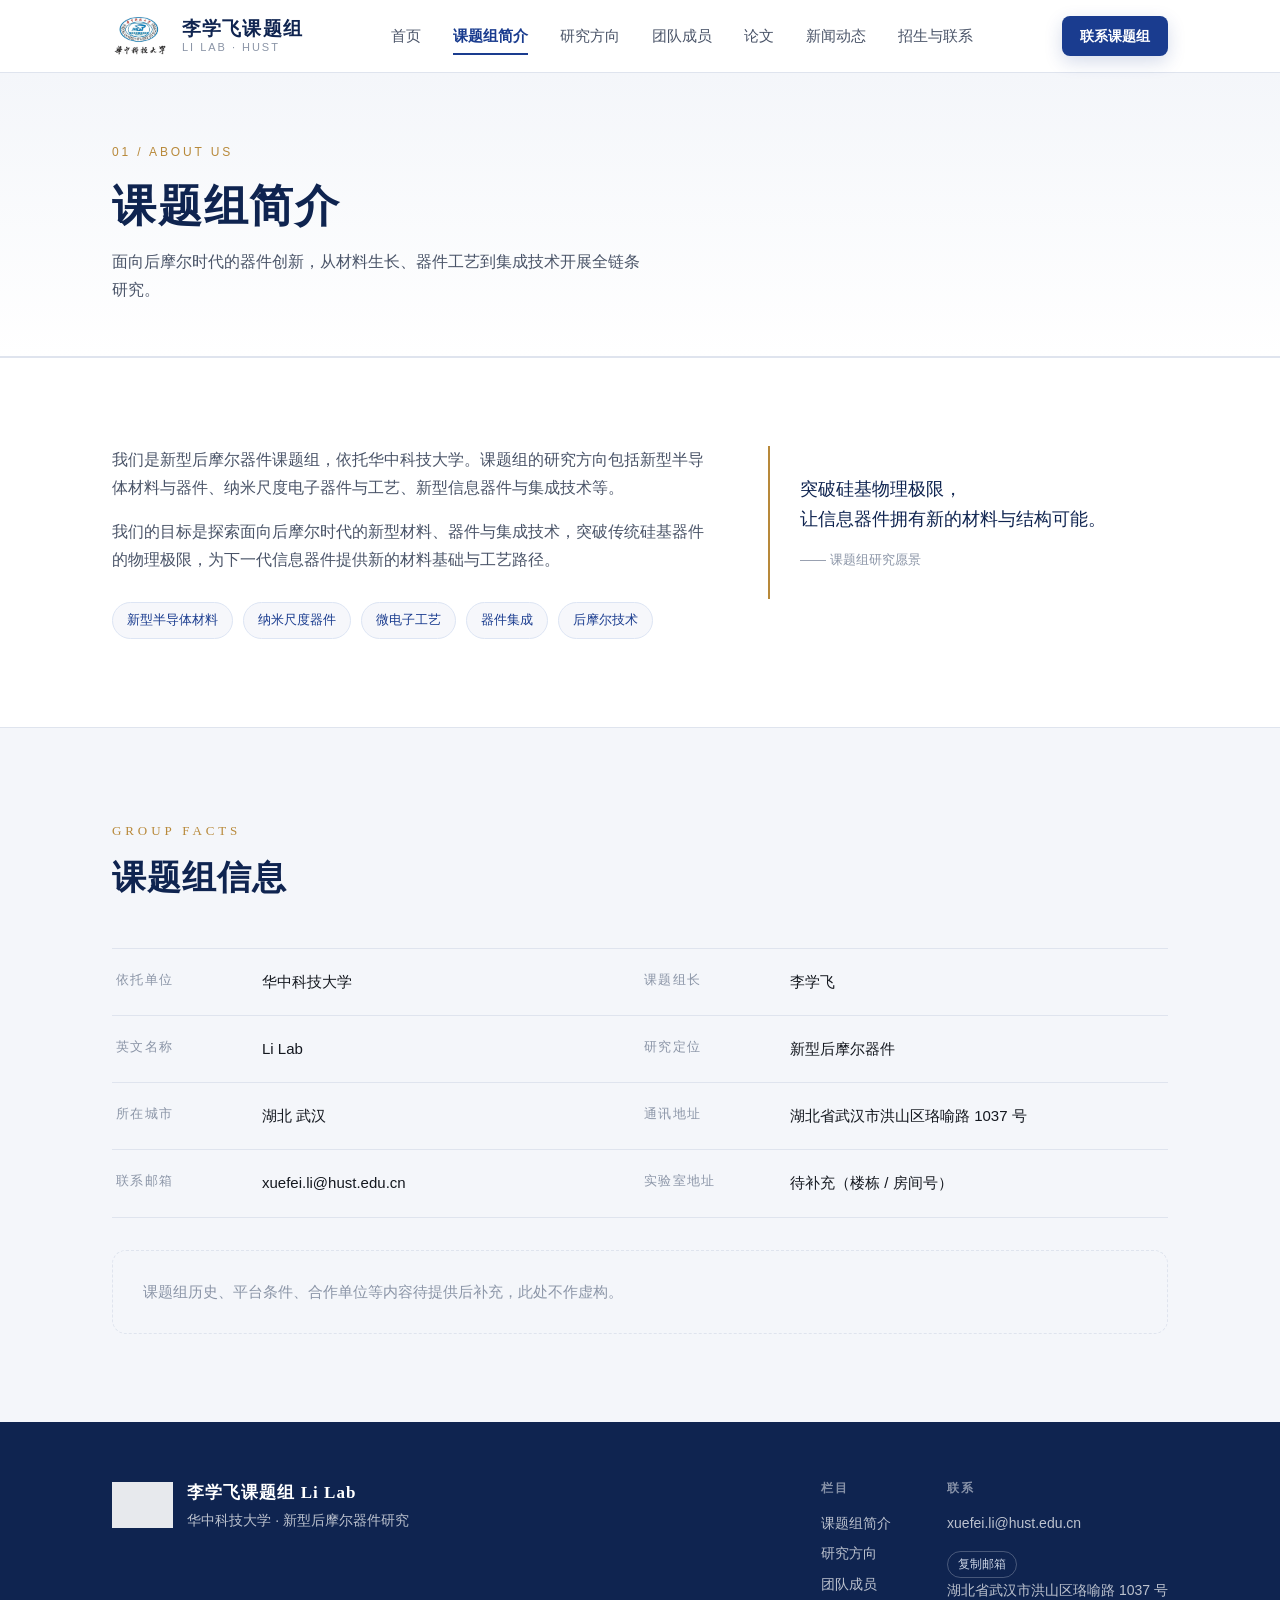
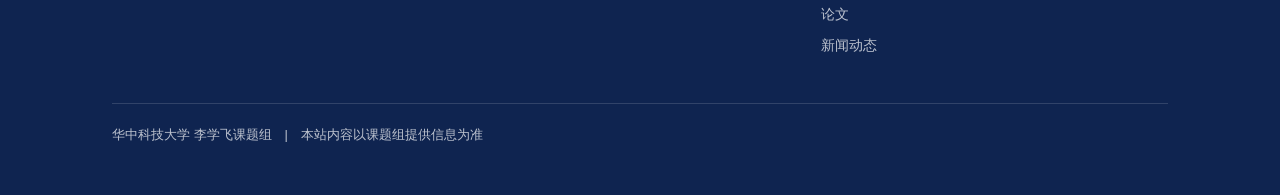
==== about.html @ 4127370d "重构为多页面站点：7 个独立页面 + 响应式与无障碍增强 - 从单文件 950KB 拆为 7 个独立页面（首页/简介/研究方向/成员/论文/新闻/招生），单页 5-10KB - 导航改为真实链接，各栏" ====
<!DOCTYPE html>
<html lang="zh-CN">
<head>
<meta charset="UTF-8">
<meta name="viewport" content="width=device-width, initial-scale=1">
<title>课题组简介｜李学飞课题组 Li Lab</title>
<meta name="description" content="李学飞课题组依托华中科技大学，面向后摩尔时代开展新型半导体材料与器件、纳米尺度电子器件与工艺、新型信息器件与集成技术研究。">
<link rel="stylesheet" href="assets/site.css">
</head>
<body>
<a class="skip-link" href="#main">跳到主要内容</a>
<header class="site-head">
  <div class="wrap head-inner">
    <a class="brand" href="index.html">
      <img src="assets/hust-logo.jpeg" alt="华中科技大学校徽">
      <span class="brand-text">
        <strong>李学飞课题组</strong>
        <span>Li Lab · HUST</span>
      </span>
    </a>
    <nav class="nav" id="nav" aria-label="主导航">
      <a href="index.html">首页</a>
      <a href="about.html">课题组简介</a>
      <a href="research.html">研究方向</a>
      <a href="people.html">团队成员</a>
      <a href="publication.html">论文</a>
      <a href="news.html">新闻动态</a>
      <a href="join.html">招生与联系</a>
    </nav>
    <a class="btn btn-primary head-cta" href="join.html">联系课题组</a>
    <button class="nav-toggle" type="button" aria-controls="nav" aria-expanded="false" aria-label="打开导航菜单">
      <span></span><span></span><span></span>
    </button>
  </div>
</header>
<main id="main" tabindex="-1">
<section class="page-head" data-page-node-id="Ow9YjAzEYs26BevEA1xgfw">
  <div class="wrap" data-page-node-id="QxapIDWUmqgwUx3CaqdK9O">
    <span class="tag" data-page-node-id="BMx9P5uLF9Sx6LYjLneLDX">01 / ABOUT US</span>
    <h1 data-page-node-id="8QlmcO2VV5uIKZivvZeaX0">课题组简介</h1>
    <p class="sub" data-page-node-id="HfXa2N76D7tDEa811ChrBV">面向后摩尔时代的器件创新，从材料生长、器件工艺到集成技术开展全链条研究。</p>
  </div>
</section>

<section data-page-node-id="FHt2YGafiAfHmDUT7sUvdV">
  <div class="wrap" data-page-node-id="GZoou9ZeuQ5DUpZAmr5pKK">
    <div class="about-grid" data-page-node-id="qjoyq8dDw84BPHSHkSlgVw">
      <div class="reveal" data-page-node-id="mHanpm4Lbs14DjnPEeIG1I">
        <p data-page-node-id="GH0QLU4M9zVD0beqdQoTE0">我们是新型后摩尔器件课题组，依托华中科技大学。课题组的研究方向包括新型半导体材料与器件、纳米尺度电子器件与工艺、新型信息器件与集成技术等。</p>
        <p data-page-node-id="tv072piwgvEhw9c7Q54Eal">我们的目标是探索面向后摩尔时代的新型材料、器件与集成技术，突破传统硅基器件的物理极限，为下一代信息器件提供新的材料基础与工艺路径。</p>
        <div class="keywords" data-page-node-id="abmpIXZC1Er3v1GyzECZ1X">
          <span data-page-node-id="maMVmSHGH9ZFlDy5hLD3lA">新型半导体材料</span><span data-page-node-id="9Hlzya3VfKKysSG7oawnqx">纳米尺度器件</span><span data-page-node-id="eYeHGecwnOSur6fLIyXrF5">微电子工艺</span><span data-page-node-id="Lr2aoWVifISsC8czvk9xTr">器件集成</span><span data-page-node-id="SjK969Ib6c2qIP8jAcGVTB">后摩尔技术</span>
        </div>
      </div>
      <blockquote class="pull reveal" data-page-node-id="jo7zB9hOVEcyxZ7AS3JrfH">突破硅基物理极限，<br data-page-node-id="SCvy39chUSYAMxTSjBkmQ0">让信息器件拥有新的材料与结构可能。<cite data-page-node-id="C6pld6y2qhGdFsSYNZSQTM">—— 课题组研究愿景</cite></blockquote>
    </div>
  </div>
</section>

<section class="sec-alt" data-page-node-id="gWg4GMVHVho9mQaFFRYpG8">
  <div class="wrap" data-page-node-id="zoTDCppTXddGIdjiATsWQv">
    <div class="sec-head reveal" data-page-node-id="URCZ7q9qUJ7fImKKd0rUdA">
      <span class="num" data-page-node-id="ERjYQnrACg8ABupXroqUOw">GROUP FACTS</span>
      <h2 data-page-node-id="o5bXWhpTV56w7kx94AytAG">课题组信息</h2>
    </div>
    <dl class="facts reveal" data-page-node-id="xGeYdBhTqZ4xsWNJFTjib5">
      <div data-page-node-id="iZ8kEzFU0SR7be7w2ObAFW"><dt data-page-node-id="fBT3OhYaEkXpv8Z09CegYr">依托单位</dt><dd data-page-node-id="kDZg6ZuewW6ghvwenA6upy">华中科技大学</dd></div>
      <div data-page-node-id="i7u7NCUZnQ1PvXudCZw2BU"><dt data-page-node-id="STXfDQVwpAiE62SOOZSmdG">课题组长</dt><dd data-page-node-id="KwyVNDYI0dUc9qhdhsHCQl">李学飞</dd></div>
      <div data-page-node-id="S9XRil6JZI17gIcgm4cW58"><dt data-page-node-id="klVuTSyXTaGsPNaK77JP3R">英文名称</dt><dd data-page-node-id="JD9ChBonalbv0PHxVDsZOV">Li Lab</dd></div>
      <div data-page-node-id="y8CuJ4HHCSCoIKd3dd4Xhz"><dt data-page-node-id="kSZHeyD2zOCHZB7crpTCXp">研究定位</dt><dd data-page-node-id="PAtZalGfICX2hjlfeXZ1PA">新型后摩尔器件</dd></div>
      <div data-page-node-id="P9duh32nrIIYwM8ISqjriS"><dt data-page-node-id="CsyJwKZEvDpd45E9OweBDt">所在城市</dt><dd data-page-node-id="ggQHmmhn2Wm3joQIbCfMSv">湖北 武汉</dd></div>
      <div data-page-node-id="RAflBo85DirFPMBreJMigz"><dt data-page-node-id="4VIYQH1rrqsGebeQt17kuj">通讯地址</dt><dd data-page-node-id="LWlmW5DkzSGAnmoHMlaGRK">湖北省武汉市洪山区珞喻路 1037 号</dd></div>
      <div data-page-node-id="0Pvohttb41ymPpJsk5flpe"><dt data-page-node-id="v0xSXmiutwUujVb3VH7QVj">联系邮箱</dt><dd data-page-node-id="oNXk4GCHqg3aVNOqAB2knK">xuefei.li@hust.edu.cn</dd></div>
      <div data-page-node-id="irt74jO49sjpPbEVy1Nzsj"><dt data-page-node-id="yMDuIMP1ZfReCpjUlXBvvx">实验室地址</dt><dd data-page-node-id="8FhzizOvYN64FFkL4k6xR8">待补充（楼栋 / 房间号）</dd></div>
    </dl>
    <div class="note" style="margin-top:32px" data-page-node-id="j6aNH2XWLG4YcC3QAN6Efd">课题组历史、平台条件、合作单位等内容待提供后补充，此处不作虚构。</div>
  </div>
</section>
</main>

<footer class="site-foot">
  <div class="wrap">
    <div class="foot-inner">
      <div class="foot-brand">
        <img src="assets/hust-logo.jpeg" alt="华中科技大学校徽">
        <div>
          <b>李学飞课题组 Li Lab</b>
          <p>华中科技大学 · 新型后摩尔器件研究</p>
        </div>
      </div>
      <div class="foot-cols">
        <div>
          <h5>栏目</h5>
          <a href="about.html">课题组简介</a>
          <a href="research.html">研究方向</a>
          <a href="people.html">团队成员</a>
          <a href="publication.html">论文</a>
          <a href="news.html">新闻动态</a>
        </div>
        <div>
          <h5>联系</h5>
          <a href="mailto:xuefei.li@hust.edu.cn">xuefei.li@hust.edu.cn</a>
          <button class="btn-copy" type="button" data-mail="xuefei.li@hust.edu.cn">复制邮箱</button>
          <p>湖北省武汉市洪山区珞喻路 1037 号</p>
        </div>
      </div>
    </div>
    <div class="foot-bottom">华中科技大学 李学飞课题组　|　本站内容以课题组提供信息为准</div>
  </div>
</footer>

<script src="assets/site.js"></script>
</body>
</html>
---- assets/site.css ----
/* ==========================================================
   李学飞课题组 Li Lab — 站点样式（多页面版）
   Design tokens: HUST 蓝 + 宋体标题 + 金色点缀
   断点: 1200 / 960 / 720 / 480
   ========================================================== */

:root {
  --ink:        #14181f;
  --ink-soft:   #4a5468;
  --ink-faint:  #8b95a7;
  --paper:      #ffffff;
  --mist:       #f4f6fa;
  --mist-deep:  #e8ecf4;
  --blue:       #1a3c8f;
  --blue-deep:  #0f2450;
  --blue-tint:  #dde5f4;
  --gold:       #b8893a;
  --line:       #dfe4ee;

  --font-display: "Noto Serif SC", "Source Han Serif SC", "Songti SC", "STSong", SimSun, serif;
  --font-body: "PingFang SC", "Microsoft YaHei", "Hiragino Sans GB", "Helvetica Neue", Arial, sans-serif;

  --maxw: 1120px;
  --gap: 24px;
  --sec-pad: 88px;
  --head-h: 72px;
  --ease: cubic-bezier(.22,.61,.36,1);
}

* { margin: 0; padding: 0; box-sizing: border-box; }

html { scroll-behavior: smooth; scroll-padding-top: calc(var(--head-h) + 16px); }

body {
  font-family: var(--font-body);
  font-size: 16px;
  line-height: 1.75;
  color: var(--ink);
  background: var(--paper);
  -webkit-font-smoothing: antialiased;
  text-wrap: pretty;
}

a { color: inherit; text-decoration: none; }
img { display: block; max-width: 100%; }
h1, h2, h3, h4, h5 { font-weight: 600; }
ul { list-style: disc; }

.wrap { width: 100%; max-width: var(--maxw); margin: 0 auto; padding: 0 32px; }

/* ============ 无障碍基础 ============ */
.sr-only {
  position: absolute; width: 1px; height: 1px; padding: 0; margin: -1px;
  overflow: hidden; clip: rect(0 0 0 0); white-space: nowrap; border: 0;
}
.skip-link {
  position: absolute; left: 16px; top: -60px; z-index: 100;
  padding: 10px 18px; border-radius: 8px;
  background: var(--blue); color: #fff; font-size: 14px;
  transition: top .2s var(--ease);
}
.skip-link:focus { top: 12px; }

:focus-visible { outline: 2px solid var(--blue); outline-offset: 3px; border-radius: 4px; }
main:focus { outline: none; }

/* ============ Header / Nav ============ */
.site-head {
  position: sticky; top: 0; z-index: 50;
  background: rgba(255,255,255,.88);
  backdrop-filter: saturate(140%) blur(10px);
  border-bottom: 1px solid var(--line);
}
.head-inner { display: flex; align-items: center; gap: 24px; height: var(--head-h); }
.brand { display: flex; align-items: center; gap: 14px; flex: 0 0 auto; }
.brand img { height: 42px; width: auto; }
.brand-text { display: flex; flex-direction: column; line-height: 1.2; }
.brand-text strong { font-family: var(--font-display); font-size: 19px; letter-spacing: .06em; color: var(--blue-deep); }
.brand-text span { font-size: 11px; letter-spacing: .18em; color: var(--ink-faint); text-transform: uppercase; }

.nav { display: flex; align-items: center; gap: 4px; margin: 0 auto; }
.nav a {
  position: relative; padding: 8px 14px; font-size: 15px; color: var(--ink-soft);
  border-radius: 6px; transition: color .2s var(--ease), background .2s var(--ease);
}
.nav a::after {
  content: ""; position: absolute; left: 14px; right: 14px; bottom: 2px;
  height: 2px; background: var(--blue);
  transform: scaleX(0); transform-origin: left; transition: transform .25s var(--ease);
}
.nav a:hover { color: var(--blue); background: var(--mist); }
.nav a:hover::after, .nav a[aria-current="page"]::after { transform: scaleX(1); }
.nav a[aria-current="page"] { color: var(--blue); font-weight: 600; }

.nav-toggle {
  display: none; flex: 0 0 auto;
  width: 44px; height: 44px; border: 1px solid var(--line); border-radius: 8px;
  background: var(--paper); cursor: pointer;
}
.nav-toggle span { display: block; width: 18px; height: 1.5px; margin: 4px auto; background: var(--ink); transition: transform .25s var(--ease), opacity .2s var(--ease); }
.nav-toggle[aria-expanded="true"] span:nth-child(1) { transform: translateY(5.5px) rotate(45deg); }
.nav-toggle[aria-expanded="true"] span:nth-child(2) { opacity: 0; }
.nav-toggle[aria-expanded="true"] span:nth-child(3) { transform: translateY(-5.5px) rotate(-45deg); }

/* ============ Hero (首页) ============ */
.hero { position: relative; overflow: hidden; padding: 96px 0 88px; background: linear-gradient(180deg, var(--mist) 0%, var(--paper) 100%); }
.hero::before {
  content: ""; position: absolute; inset: 0;
  background-image:
    linear-gradient(to right, rgba(26,60,143,.055) 1px, transparent 1px),
    linear-gradient(to bottom, rgba(26,60,143,.055) 1px, transparent 1px);
  background-size: 64px 64px;
  mask-image: radial-gradient(ellipse at 30% 20%, #000 0%, transparent 72%);
  -webkit-mask-image: radial-gradient(ellipse at 30% 20%, #000 0%, transparent 72%);
  pointer-events: none;
}
.hero-inner { position: relative; display: grid; grid-template-columns: 1.35fr .65fr; gap: 56px; align-items: center; }

.eyebrow { display: inline-flex; align-items: center; gap: 10px; font-size: 12px; letter-spacing: .22em; color: var(--blue); text-transform: uppercase; margin-bottom: 22px; }
.eyebrow::before { content: ""; width: 28px; height: 1px; background: var(--gold); }

.hero h1 { font-family: var(--font-display); font-size: clamp(38px, 5.6vw, 64px); line-height: 1.12; letter-spacing: .04em; color: var(--blue-deep); }
.hero h1 em { font-style: normal; color: var(--gold); }
.hero .lede { margin-top: 24px; max-width: 46ch; font-size: clamp(16px, 1.5vw, 18px); color: var(--ink-soft); }
.hero-meta { margin-top: 32px; display: flex; flex-wrap: wrap; gap: 10px 28px; font-size: 14px; color: var(--ink-faint); }
.hero-meta b { color: var(--ink); font-weight: 600; }

.hero-card { padding: 32px 28px; background: var(--paper); border: 1px solid var(--line); border-radius: 14px; box-shadow: 0 20px 48px rgba(15,36,80,.07); }
.hero-card .seal { font-family: var(--font-display); font-size: 13px; letter-spacing: .3em; color: var(--gold); margin-bottom: 14px; }
.hero-card dl { display: grid; gap: 16px; }
.hero-card dt { font-size: 12px; letter-spacing: .14em; color: var(--ink-faint); text-transform: uppercase; }
.hero-card dd { font-size: 15px; color: var(--ink); margin-top: 2px; }

/* ============ 子页面页头 ============ */
.page-head { padding: 64px 0 52px; background: linear-gradient(180deg, var(--mist) 0%, var(--paper) 100%); border-bottom: 1px solid var(--line); }
.crumb { font-size: 13px; color: var(--ink-faint); margin-bottom: 16px; }
.crumb a { color: var(--blue); }
.crumb a:hover { text-decoration: underline; }
.page-head h1 { font-family: var(--font-display); font-size: clamp(30px, 4vw, 44px); letter-spacing: .04em; color: var(--blue-deep); line-height: 1.2; }
.page-head .sub { margin-top: 14px; max-width: 60ch; color: var(--ink-soft); }
.page-head .tag { display: inline-block; margin-bottom: 18px; font-size: 12px; letter-spacing: .24em; color: var(--gold); }

/* ============ Sections ============ */
section { padding: var(--sec-pad) 0; }
section + section { border-top: 1px solid var(--line); }
.sec-alt { background: var(--mist); }
.sec-tight { padding: 64px 0; }

.sec-head { max-width: 720px; margin-bottom: 48px; }
.sec-head .num { font-family: var(--font-display); font-size: 13px; letter-spacing: .3em; color: var(--gold); }
.sec-head h2 { margin-top: 12px; font-family: var(--font-display); font-size: clamp(26px, 3.4vw, 34px); line-height: 1.3; letter-spacing: .03em; color: var(--blue-deep); }
.sec-head p { margin-top: 16px; color: var(--ink-soft); }

/* Buttons */
.btn {
  display: inline-flex; align-items: center; justify-content: center; gap: 8px;
  height: 48px; padding: 0 26px; border-radius: 8px;
  font-size: 15px; font-weight: 600;
  transition: transform .18s var(--ease), box-shadow .25s var(--ease), background .2s var(--ease), color .2s var(--ease);
}
.btn-primary { background: var(--blue); color: #fff; box-shadow: 0 6px 18px rgba(26,60,143,.18); }
.btn-primary:hover { background: var(--blue-deep); transform: translateY(-2px); box-shadow: 0 10px 26px rgba(15,36,80,.24); }
.btn-ghost { border: 1px solid var(--line); color: var(--blue); background: var(--paper); }
.btn-ghost:hover { border-color: var(--blue); transform: translateY(-2px); }
.btn:active { transform: translateY(0); }
.hero-actions { margin-top: 40px; display: flex; flex-wrap: wrap; gap: 14px; }
.head-cta { flex: 0 0 auto; height: 40px; padding: 0 18px; font-size: 14px; }

/* About */
.about-grid { display: grid; grid-template-columns: 1.2fr .8fr; gap: 56px; align-items: start; }
.about-grid p { color: var(--ink-soft); }
.about-grid p + p { margin-top: 16px; }
.keywords { display: flex; flex-wrap: wrap; gap: 10px; margin-top: 28px; }
.keywords span { padding: 6px 14px; border: 1px solid var(--blue-tint); border-radius: 999px; font-size: 13px; color: var(--blue); background: rgba(26,60,143,.04); }
.pull { padding: 28px 30px; border-left: 2px solid var(--gold); background: var(--paper); font-family: var(--font-display); font-size: 18px; line-height: 1.7; color: var(--blue-deep); }
.pull cite { display: block; margin-top: 14px; font-family: var(--font-body); font-style: normal; font-size: 13px; color: var(--ink-faint); }

/* Info table (about page) */
.facts { display: grid; grid-template-columns: repeat(2, 1fr); gap: 0; border-top: 1px solid var(--line); }
.facts > div { padding: 20px 4px; border-bottom: 1px solid var(--line); display: grid; grid-template-columns: 130px 1fr; gap: 16px; }
.facts dt { font-size: 13px; letter-spacing: .1em; color: var(--ink-faint); }
.facts dd { font-size: 15px; color: var(--ink); }

/* Research: 卡片（首页亮点，可整卡点击） */
.cards { display: grid; grid-template-columns: repeat(auto-fit, minmax(260px, 1fr)); gap: var(--gap); }
.card {
  display: block; padding: 34px 28px 30px; background: var(--paper);
  border: 1px solid var(--line); border-radius: 14px;
  transition: transform .25s var(--ease), box-shadow .25s var(--ease), border-color .25s var(--ease);
}
a.card:hover { transform: translateY(-6px); border-color: var(--blue-tint); box-shadow: 0 18px 40px rgba(15,36,80,.10); }
.card .idx { font-family: var(--font-display); font-size: 34px; line-height: 1; color: var(--blue-tint); }
.card h3 { margin-top: 18px; font-family: var(--font-display); font-size: 20px; letter-spacing: .04em; color: var(--blue-deep); }
.card p { margin-top: 12px; font-size: 15px; color: var(--ink-soft); }

.research-block { display: grid; grid-template-columns: 96px 1fr; gap: 28px; padding: 40px 0; border-bottom: 1px solid var(--line); }
.research-block:first-of-type { border-top: 1px solid var(--line); }
.research-block .idx { font-family: var(--font-display); font-size: 40px; line-height: 1; color: var(--blue-tint); }
.research-block h3 { font-family: var(--font-display); font-size: 24px; letter-spacing: .04em; color: var(--blue-deep); }
.research-block > div > p { margin-top: 14px; color: var(--ink-soft); }
.research-block ul { margin: 18px 0 0 18px; color: var(--ink-soft); }
.research-block li { margin-bottom: 8px; }

/* People */
.people { display: grid; grid-template-columns: 260px 1fr; gap: 32px; align-items: start; }
.person { padding: 26px; background: var(--paper); border: 1px solid var(--line); border-radius: 14px; text-align: center; }
.avatar { width: 96px; height: 96px; margin: 0 auto 18px; border-radius: 50%; display: grid; place-items: center; font-family: var(--font-display); font-size: 34px; color: #fff; background: linear-gradient(140deg, var(--blue) 0%, var(--blue-deep) 100%); }
.person h3 { font-family: var(--font-display); font-size: 20px; color: var(--blue-deep); }
.person .role { margin-top: 6px; font-size: 13px; letter-spacing: .1em; color: var(--gold); }
.person p { margin-top: 14px; font-size: 14px; color: var(--ink-soft); }
.person a.mail { display: inline-block; margin-top: 14px; font-size: 14px; color: var(--blue); border-bottom: 1px solid var(--blue-tint); }
.person a.mail:hover { border-bottom-color: var(--blue); }

.note { padding: 28px 30px; border: 1px dashed var(--line); border-radius: 14px; color: var(--ink-faint); font-size: 15px; }
.note strong { display: block; margin-bottom: 10px; color: var(--ink-soft); font-size: 14px; letter-spacing: .08em; }
.note ul { margin: 12px 0 0 18px; }
.note li { margin-bottom: 6px; }

.people-group { margin-bottom: 48px; }
.people-group h3 { font-family: var(--font-display); font-size: 20px; color: var(--blue-deep); margin-bottom: 20px; padding-bottom: 12px; border-bottom: 1px solid var(--line); }
.people-grid { display: grid; grid-template-columns: repeat(auto-fill, minmax(200px, 1fr)); gap: 20px; }
.mini { padding: 22px 18px; border: 1px dashed var(--line); border-radius: 12px; text-align: center; color: var(--ink-faint); }
.mini .avatar-sm { width: 62px; height: 62px; margin: 0 auto 14px; border-radius: 50%; background: var(--mist-deep); display: grid; place-items: center; font-size: 13px; color: var(--ink-faint); }
.mini b { display: block; font-size: 15px; color: var(--ink-soft); font-weight: 600; }
.mini span { display: block; margin-top: 4px; font-size: 13px; }

/* Publication */
.pub-group { margin-bottom: 44px; }
.pub-group h3 { font-family: var(--font-display); font-size: 22px; color: var(--blue-deep); margin-bottom: 18px; }
.pub-list { border-top: 1px solid var(--line); }
.pub-item { display: grid; grid-template-columns: 44px 1fr; gap: 18px; padding: 20px 4px; border-bottom: 1px solid var(--line); transition: background .2s var(--ease); }
.pub-item:hover { background: var(--mist); }
.pub-item .no { font-family: var(--font-display); font-size: 15px; color: var(--ink-faint); padding-top: 3px; }
.pub-item .t { font-size: 16px; color: var(--ink); }
.pub-item .m { margin-top: 6px; font-size: 14px; color: var(--ink-soft); }
.pub-item .v { margin-top: 4px; font-size: 14px; color: var(--blue); font-style: italic; }
.tag-pill { display: inline-block; margin-left: 10px; padding: 2px 10px; border-radius: 999px; background: var(--blue-tint); color: var(--blue); font-size: 12px; font-style: normal; }

/* News */
.news-list { border-top: 1px solid var(--line); }
.news-item { display: grid; grid-template-columns: 150px 1fr; gap: 24px; padding: 26px 4px; border-bottom: 1px solid var(--line); transition: background .2s var(--ease); }
.news-item:hover { background: var(--mist); }
.news-item time { font-size: 13px; letter-spacing: .08em; color: var(--ink-faint); padding-top: 4px; }
.news-item h4 { font-size: 17px; color: var(--ink); }
.news-item p { margin-top: 8px; font-size: 15px; color: var(--ink-soft); }

/* Recruitment / CTA */
.recruit { display: grid; grid-template-columns: 1fr 320px; gap: 48px; align-items: center; padding: 48px; border-radius: 16px; background: linear-gradient(135deg, var(--blue-deep) 0%, var(--blue) 100%); color: #fff; }
.recruit h2 { font-family: var(--font-display); font-size: clamp(24px, 2.6vw, 32px); letter-spacing: .04em; }
.recruit p { margin-top: 18px; max-width: 52ch; color: rgba(255,255,255,.86); }
.recruit .btn-primary { background: #fff; color: var(--blue-deep); box-shadow: none; }
.recruit .btn-primary:hover { background: var(--mist); }
.recruit-side dt { font-size: 12px; letter-spacing: .16em; color: rgba(255,255,255,.6); text-transform: uppercase; }
.recruit-side dd { margin-bottom: 18px; font-size: 15px; }
.recruit-side a { border-bottom: 1px solid rgba(255,255,255,.4); }
.recruit-side a:hover { border-bottom-color: #fff; }
.recruit .btn-copy { color: #fff; background: transparent; border-color: rgba(255,255,255,.4); }
.recruit .btn-copy:hover { color: var(--blue-deep); background: #fff; border-color: #fff; }

.apply-grid { display: grid; grid-template-columns: repeat(auto-fit, minmax(240px, 1fr)); gap: var(--gap); }
.step { padding: 28px 24px; border: 1px solid var(--line); border-radius: 14px; background: var(--paper); }
.step .no { font-family: var(--font-display); font-size: 15px; letter-spacing: .2em; color: var(--gold); }
.step h4 { margin-top: 12px; font-size: 17px; color: var(--blue-deep); }
.step p { margin-top: 10px; font-size: 14px; color: var(--ink-soft); }

/* Contact cards */
.contact-grid { display: grid; grid-template-columns: repeat(auto-fit, minmax(240px, 1fr)); gap: var(--gap); }
.contact { padding: 28px 26px; border: 1px solid var(--line); border-radius: 14px; }
.contact dt { font-size: 12px; letter-spacing: .16em; color: var(--ink-faint); text-transform: uppercase; }
.contact dd { margin-top: 10px; font-size: 16px; color: var(--ink); }
.contact dd a { color: var(--blue); border-bottom: 1px solid var(--blue-tint); }
.contact dd a:hover { border-bottom-color: var(--blue); }

/* Footer */
.site-foot { padding: 56px 0 48px; background: var(--blue-deep); color: rgba(255,255,255,.72); font-size: 14px; }
.foot-inner { display: flex; flex-wrap: wrap; gap: 32px; justify-content: space-between; align-items: flex-start; }
.foot-brand { display: flex; align-items: center; gap: 14px; }
.foot-brand img { height: 46px; filter: brightness(0) invert(1); opacity: .9; }
.foot-brand b { font-family: var(--font-display); font-size: 17px; color: #fff; letter-spacing: .06em; }
.foot-cols { display: flex; gap: 56px; }
.foot-cols h5 { font-size: 12px; letter-spacing: .16em; color: rgba(255,255,255,.5); text-transform: uppercase; margin-bottom: 12px; }
.foot-cols p, .foot-cols a { display: block; margin-bottom: 6px; }
.foot-cols a:hover { color: #fff; }
.foot-bottom { margin-top: 40px; padding-top: 20px; border-top: 1px solid rgba(255,255,255,.14); font-size: 13px; }

/* Reveal */
.reveal { opacity: 0; transform: translateY(18px); transition: opacity .7s var(--ease), transform .7s var(--ease); }
.reveal.in { opacity: 1; transform: none; }

/* 复制按钮 */
.btn-copy {
  appearance: none; cursor: pointer; font-family: inherit; font-size: 12px;
  margin-left: 10px; padding: 4px 10px; border-radius: 999px;
  border: 1px solid var(--line); background: var(--paper); color: var(--ink-soft);
  transition: all .2s var(--ease); vertical-align: middle;
}
.btn-copy:hover { border-color: var(--blue); color: var(--blue); }
.btn-copy.copied { border-color: var(--gold); color: var(--gold); background: #fdf7ec; }
.btn.btn-copy { font-size: 14px; padding: 9px 18px; border-radius: 6px; border-color: var(--blue); color: var(--blue); }
.btn.btn-copy:hover { background: var(--blue-tint); }
.foot-cols .btn-copy { margin: 10px 0 0; color: #cdd6e6; background: transparent; border-color: rgba(255,255,255,.24); }
.foot-cols .btn-copy:hover { color: #fff; border-color: #fff; }
.foot-cols .btn-copy.copied { color: var(--gold); border-color: var(--gold); background: transparent; }

.toast {
  position: fixed; left: 50%; bottom: 40px; transform: translate(-50%, 12px);
  z-index: 90; padding: 10px 18px; border-radius: 8px;
  background: var(--blue-deep); color: #fff; font-size: 14px;
  opacity: 0; pointer-events: none; transition: opacity .25s var(--ease), transform .25s var(--ease);
}
.toast.show { opacity: 1; transform: translate(-50%, 0); }

/* ============ Responsive ============ */
@media (max-width: 1200px) {
  :root { --sec-pad: 76px; }
  .nav a { padding: 8px 11px; font-size: 14.5px; }
  .foot-cols { gap: 40px; }
}
@media (max-width: 960px) {
  .hero-inner { grid-template-columns: 1fr; gap: 40px; }
  .hero { padding: 64px 0 56px; }
  .about-grid { grid-template-columns: 1fr; gap: 32px; }
  .people { grid-template-columns: 1fr; }
  .recruit { grid-template-columns: 1fr; padding: 36px; }
  .facts { grid-template-columns: 1fr; }
  .head-cta { display: none; }
  .nav { margin-left: auto; margin-right: 0; }
}
@media (max-width: 860px) {
  /* 导航项较多，中屏先折叠为可横滑的条 */
  .nav {
    margin: 0; overflow-x: auto; flex-wrap: nowrap;
    scrollbar-width: none; -ms-overflow-style: none;
  }
  .nav::-webkit-scrollbar { display: none; }
  .nav a { white-space: nowrap; }
}
@media (max-width: 720px) {
  :root { --sec-pad: 60px; --head-h: 64px; }
  .wrap { padding: 0 20px; }
  .brand-text span { display: none; }
  .nav-toggle { display: block; }
  .head-inner { height: var(--head-h); }
  .nav {
    position: absolute; top: var(--head-h); left: 0; right: 0;
    flex-direction: column; align-items: stretch; overflow: visible;
    padding: 8px 20px 20px; background: var(--paper);
    border-bottom: 1px solid var(--line);
    box-shadow: 0 18px 30px rgba(15,36,80,.08);
    display: none;
  }
  .nav.open { display: flex; }
  .nav a { padding: 13px 6px; border-radius: 0; border-bottom: 1px solid var(--mist-deep); white-space: normal; }
  .nav a::after { display: none; }
  .nav a[aria-current="page"] { background: var(--mist); border-radius: 6px; }
  .news-item, .pub-item { grid-template-columns: 1fr; gap: 8px; }
  .research-block { grid-template-columns: 1fr; gap: 12px; }
  .foot-cols { flex-direction: column; gap: 28px; }
  .hero-card { padding: 26px 22px; }
  .pull { padding: 22px 22px; font-size: 17px; }
}
@media (max-width: 480px) {
  .hero { padding: 48px 0 44px; }
  .hero-meta { gap: 8px 18px; font-size: 13px; }
  .btn { width: 100%; }
  .hero-actions { gap: 10px; }
  .foot-brand img { height: 40px; }
}

/* ============ 打印 ============ */
@media print {
  .site-head, .nav, .toast, .btn-copy, .head-cta { display: none !important; }
  body { color: #000; background: #fff; }
  .reveal { opacity: 1; transform: none; }
  section { padding: 20px 0; break-inside: avoid; }
  a[href^="http"]::after { content: " (" attr(href) ")"; font-size: 11px; color: #555; }
}

@media (prefers-reduced-motion: reduce) {
  html { scroll-behavior: auto; }
  * { animation: none !important; transition: none !important; }
  .reveal { opacity: 1; transform: none; }
}
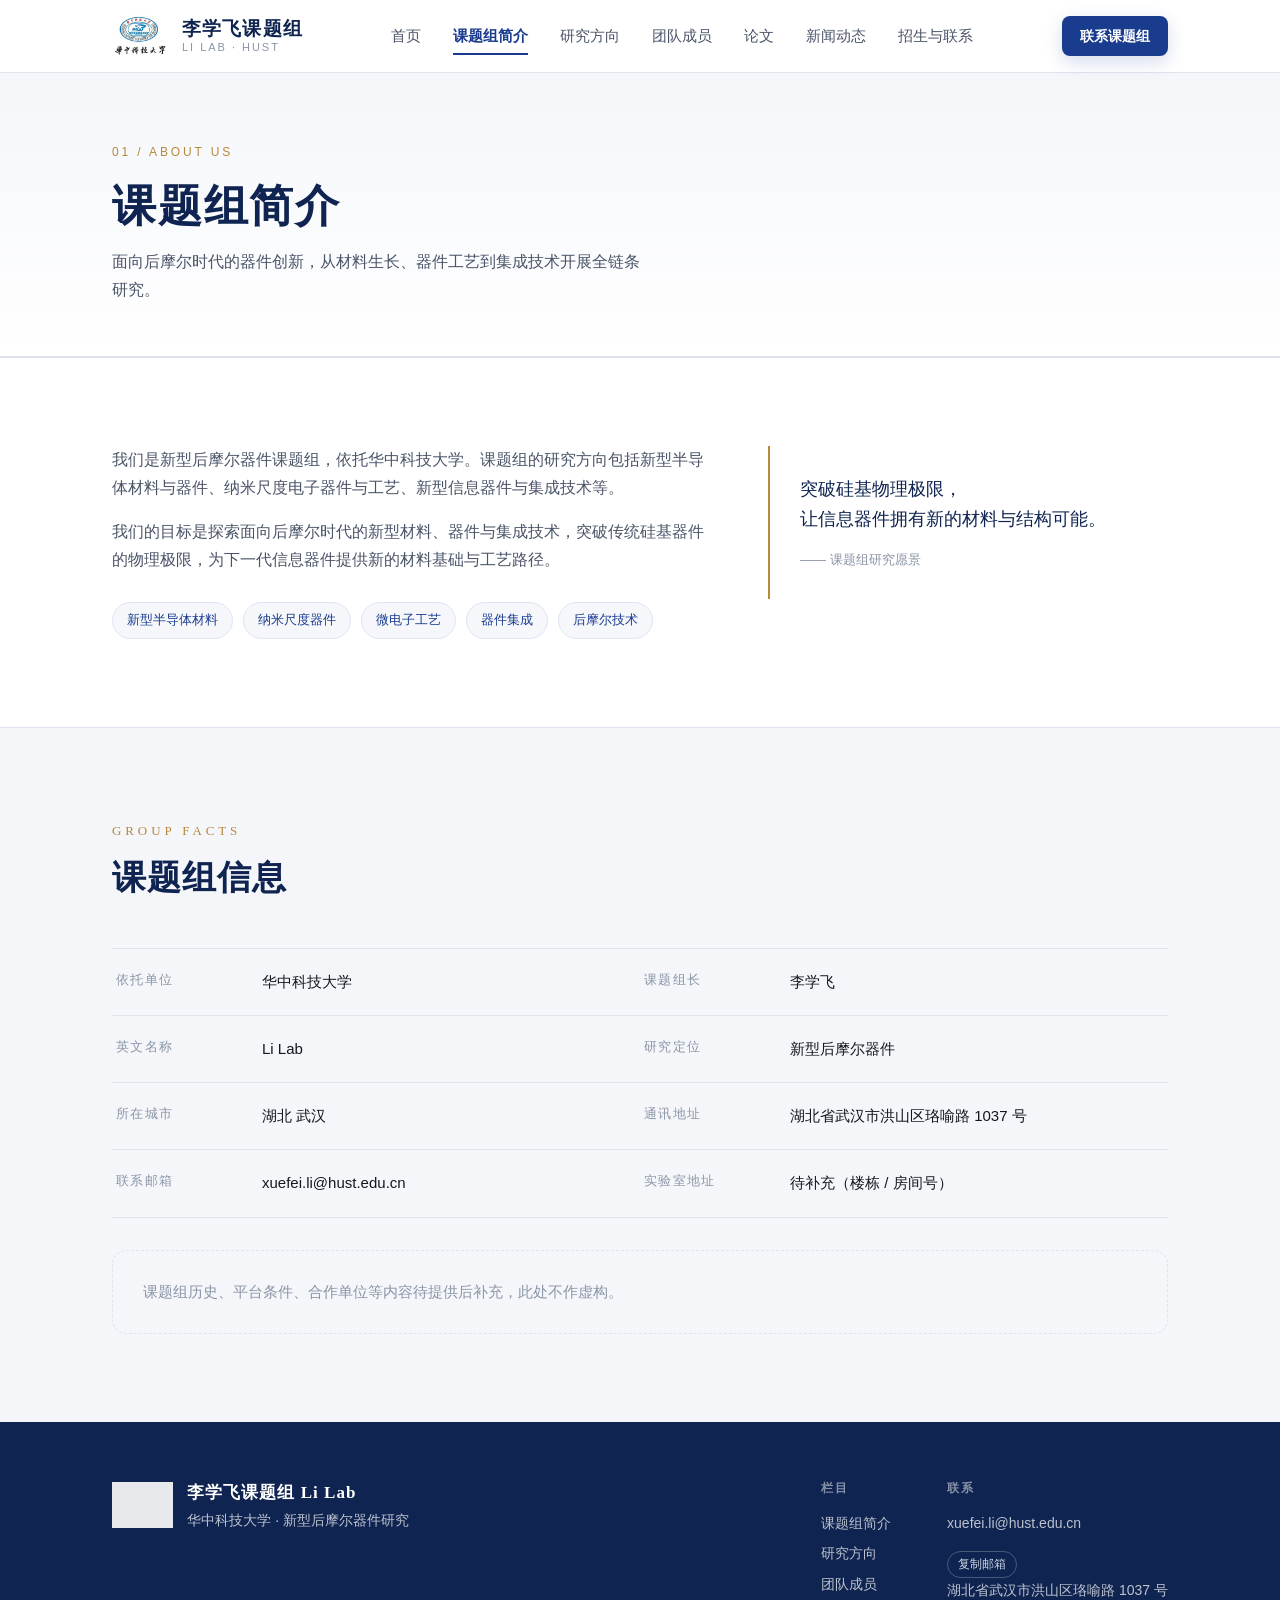
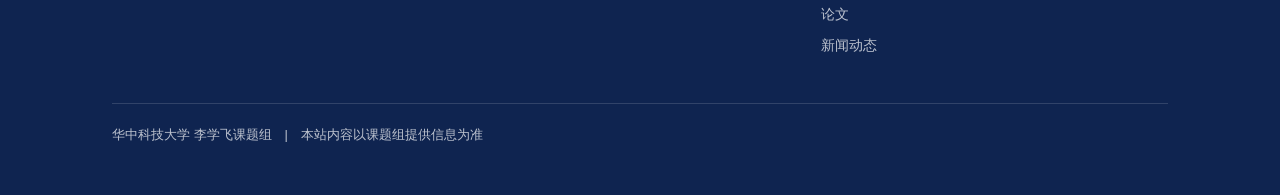
==== commit ba06deb6: "移动端体验优化：触控目标、iOS 安全区、深色模式、PWA - 触控目标补足 44px（导航/页脚链接/复制按钮/面包屑） - 适配 iPhone 安全区（上下左右，含页脚与提示条） - 触屏关闭会粘" ====
--- a/about.html
+++ b/about.html
@@ -2,9 +2,18 @@
 <html lang="zh-CN">
 <head>
 <meta charset="UTF-8">
-<meta name="viewport" content="width=device-width, initial-scale=1">
+<meta name="viewport" content="width=device-width, initial-scale=1, viewport-fit=cover">
 <title>课题组简介｜李学飞课题组 Li Lab</title>
 <meta name="description" content="李学飞课题组依托华中科技大学，面向后摩尔时代开展新型半导体材料与器件、纳米尺度电子器件与工艺、新型信息器件与集成技术研究。">
+<meta name="theme-color" content="#ffffff" media="(prefers-color-scheme: light)">
+<meta name="theme-color" content="#0f1319" media="(prefers-color-scheme: dark)">
+<link rel="manifest" href="manifest.webmanifest">
+<link rel="icon" type="image/png" href="assets/icon-192.png">
+<link rel="apple-touch-icon" href="assets/apple-touch-icon.png">
+<meta name="mobile-web-app-capable" content="yes">
+<meta name="apple-mobile-web-app-capable" content="yes">
+<meta name="apple-mobile-web-app-status-bar-style" content="default">
+<meta name="apple-mobile-web-app-title" content="Li Lab">
 <link rel="stylesheet" href="assets/site.css">
 </head>
 <body>
@@ -12,7 +21,7 @@
 <header class="site-head">
   <div class="wrap head-inner">
     <a class="brand" href="index.html">
-      <img src="assets/hust-logo.jpeg" alt="华中科技大学校徽">
+      <img src="assets/hust-logo.jpeg" alt="华中科技大学校徽" width="192" height="144" decoding="async">
       <span class="brand-text">
         <strong>李学飞课题组</strong>
         <span>Li Lab · HUST</span>
@@ -82,7 +91,7 @@
   <div class="wrap">
     <div class="foot-inner">
       <div class="foot-brand">
-        <img src="assets/hust-logo.jpeg" alt="华中科技大学校徽">
+        <img src="assets/hust-logo.jpeg" alt="华中科技大学校徽" width="192" height="144" decoding="async" loading="lazy">
         <div>
           <b>李学飞课题组 Li Lab</b>
           <p>华中科技大学 · 新型后摩尔器件研究</p>
@@ -109,6 +118,11 @@
   </div>
 </footer>
 
-<script src="assets/site.js"></script>
+<div class="mobile-bar" role="group" aria-label="快捷操作">
+  <a class="btn btn-primary" href="join.html">招生与联系</a>
+  <button class="btn btn-ghost btn-copy" type="button" data-mail="xuefei.li@hust.edu.cn">复制邮箱</button>
+</div>
+
+<script src="assets/site.js" defer></script>
 </body>
 </html>
--- a/assets/site.css
+++ b/assets/site.css
@@ -1,7 +1,8 @@
 /* ==========================================================
    李学飞课题组 Li Lab — 站点样式（多页面版）
    Design tokens: HUST 蓝 + 宋体标题 + 金色点缀
-   断点: 1200 / 960 / 720 / 480
+   断点: 1200 / 960 / 860 / 720 / 480
+   移动端适配: 触控目标 / iOS 安全区 / 深色模式 / 底部快捷条
    ========================================================== */
 
 :root {
@@ -21,15 +22,27 @@
   --font-body: "PingFang SC", "Microsoft YaHei", "Hiragino Sans GB", "Helvetica Neue", Arial, sans-serif;
 
   --maxw: 1120px;
+  --pad-x: 32px;
   --gap: 24px;
   --sec-pad: 88px;
   --head-h: 72px;
   --ease: cubic-bezier(.22,.61,.36,1);
+
+  /* iOS 刘海屏安全区（非刘海设备为 0） */
+  --safe-t: env(safe-area-inset-top, 0px);
+  --safe-b: env(safe-area-inset-bottom, 0px);
+  --safe-l: env(safe-area-inset-left, 0px);
+  --safe-r: env(safe-area-inset-right, 0px);
+  --bar-h: 0px;
 }
 
 * { margin: 0; padding: 0; box-sizing: border-box; }
 
-html { scroll-behavior: smooth; scroll-padding-top: calc(var(--head-h) + 16px); }
+html {
+  scroll-behavior: smooth;
+  scroll-padding-top: calc(var(--head-h) + 16px + var(--safe-t));
+  -webkit-tap-highlight-color: transparent;
+}
 
 body {
   font-family: var(--font-body);
@@ -38,15 +51,22 @@
   color: var(--ink);
   background: var(--paper);
   -webkit-font-smoothing: antialiased;
+  -webkit-text-size-adjust: 100%;
   text-wrap: pretty;
+  overflow-x: hidden;
 }
 
 a { color: inherit; text-decoration: none; }
-img { display: block; max-width: 100%; }
-h1, h2, h3, h4, h5 { font-weight: 600; }
+img { display: block; max-width: 100%; height: auto; }
+h1, h2, h3, h4, h5 { font-weight: 600; text-wrap: balance; word-break: keep-all; overflow-wrap: break-word; }
 ul { list-style: disc; }
 
-.wrap { width: 100%; max-width: var(--maxw); margin: 0 auto; padding: 0 32px; }
+/* 左右内边距同时避让横屏刘海 */
+.wrap {
+  width: 100%; max-width: var(--maxw); margin: 0 auto;
+  padding-left: max(var(--pad-x), var(--safe-l));
+  padding-right: max(var(--pad-x), var(--safe-r));
+}
 
 /* ============ 无障碍基础 ============ */
 .sr-only {
@@ -59,7 +79,7 @@
   background: var(--blue); color: #fff; font-size: 14px;
   transition: top .2s var(--ease);
 }
-.skip-link:focus { top: 12px; }
+.skip-link:focus { top: calc(12px + var(--safe-t)); }
 
 :focus-visible { outline: 2px solid var(--blue); outline-offset: 3px; border-radius: 4px; }
 main:focus { outline: none; }
@@ -67,6 +87,7 @@
 /* ============ Header / Nav ============ */
 .site-head {
   position: sticky; top: 0; z-index: 50;
+  padding-top: var(--safe-t);
   background: rgba(255,255,255,.88);
   backdrop-filter: saturate(140%) blur(10px);
   border-bottom: 1px solid var(--line);
@@ -88,9 +109,8 @@
   height: 2px; background: var(--blue);
   transform: scaleX(0); transform-origin: left; transition: transform .25s var(--ease);
 }
-.nav a:hover { color: var(--blue); background: var(--mist); }
-.nav a:hover::after, .nav a[aria-current="page"]::after { transform: scaleX(1); }
 .nav a[aria-current="page"] { color: var(--blue); font-weight: 600; }
+.nav a[aria-current="page"]::after { transform: scaleX(1); }
 
 .nav-toggle {
   display: none; flex: 0 0 auto;
@@ -119,7 +139,7 @@
 .eyebrow { display: inline-flex; align-items: center; gap: 10px; font-size: 12px; letter-spacing: .22em; color: var(--blue); text-transform: uppercase; margin-bottom: 22px; }
 .eyebrow::before { content: ""; width: 28px; height: 1px; background: var(--gold); }
 
-.hero h1 { font-family: var(--font-display); font-size: clamp(38px, 5.6vw, 64px); line-height: 1.12; letter-spacing: .04em; color: var(--blue-deep); }
+.hero h1 { font-family: var(--font-display); font-size: clamp(32px, 7vw, 64px); line-height: 1.15; letter-spacing: .04em; color: var(--blue-deep); }
 .hero h1 em { font-style: normal; color: var(--gold); }
 .hero .lede { margin-top: 24px; max-width: 46ch; font-size: clamp(16px, 1.5vw, 18px); color: var(--ink-soft); }
 .hero-meta { margin-top: 32px; display: flex; flex-wrap: wrap; gap: 10px 28px; font-size: 14px; color: var(--ink-faint); }
@@ -135,8 +155,8 @@
 .page-head { padding: 64px 0 52px; background: linear-gradient(180deg, var(--mist) 0%, var(--paper) 100%); border-bottom: 1px solid var(--line); }
 .crumb { font-size: 13px; color: var(--ink-faint); margin-bottom: 16px; }
 .crumb a { color: var(--blue); }
-.crumb a:hover { text-decoration: underline; }
-.page-head h1 { font-family: var(--font-display); font-size: clamp(30px, 4vw, 44px); letter-spacing: .04em; color: var(--blue-deep); line-height: 1.2; }
+
+.page-head h1 { font-family: var(--font-display); font-size: clamp(28px, 4vw, 44px); letter-spacing: .04em; color: var(--blue-deep); line-height: 1.2; }
 .page-head .sub { margin-top: 14px; max-width: 60ch; color: var(--ink-soft); }
 .page-head .tag { display: inline-block; margin-bottom: 18px; font-size: 12px; letter-spacing: .24em; color: var(--gold); }
 
@@ -148,7 +168,7 @@
 
 .sec-head { max-width: 720px; margin-bottom: 48px; }
 .sec-head .num { font-family: var(--font-display); font-size: 13px; letter-spacing: .3em; color: var(--gold); }
-.sec-head h2 { margin-top: 12px; font-family: var(--font-display); font-size: clamp(26px, 3.4vw, 34px); line-height: 1.3; letter-spacing: .03em; color: var(--blue-deep); }
+.sec-head h2 { margin-top: 12px; font-family: var(--font-display); font-size: clamp(24px, 3.4vw, 34px); line-height: 1.3; letter-spacing: .03em; color: var(--blue-deep); }
 .sec-head p { margin-top: 16px; color: var(--ink-soft); }
 
 /* Buttons */
@@ -159,10 +179,7 @@
   transition: transform .18s var(--ease), box-shadow .25s var(--ease), background .2s var(--ease), color .2s var(--ease);
 }
 .btn-primary { background: var(--blue); color: #fff; box-shadow: 0 6px 18px rgba(26,60,143,.18); }
-.btn-primary:hover { background: var(--blue-deep); transform: translateY(-2px); box-shadow: 0 10px 26px rgba(15,36,80,.24); }
 .btn-ghost { border: 1px solid var(--line); color: var(--blue); background: var(--paper); }
-.btn-ghost:hover { border-color: var(--blue); transform: translateY(-2px); }
-.btn:active { transform: translateY(0); }
 .hero-actions { margin-top: 40px; display: flex; flex-wrap: wrap; gap: 14px; }
 .head-cta { flex: 0 0 auto; height: 40px; padding: 0 18px; font-size: 14px; }
 
@@ -186,9 +203,8 @@
 .card {
   display: block; padding: 34px 28px 30px; background: var(--paper);
   border: 1px solid var(--line); border-radius: 14px;
-  transition: transform .25s var(--ease), box-shadow .25s var(--ease), border-color .25s var(--ease);
-}
-a.card:hover { transform: translateY(-6px); border-color: var(--blue-tint); box-shadow: 0 18px 40px rgba(15,36,80,.10); }
+  transition: transform .25s var(--ease), box-shadow .25s var(--ease), border-color .25s var(--ease), background .2s var(--ease);
+}
 .card .idx { font-family: var(--font-display); font-size: 34px; line-height: 1; color: var(--blue-tint); }
 .card h3 { margin-top: 18px; font-family: var(--font-display); font-size: 20px; letter-spacing: .04em; color: var(--blue-deep); }
 .card p { margin-top: 12px; font-size: 15px; color: var(--ink-soft); }
@@ -209,7 +225,6 @@
 .person .role { margin-top: 6px; font-size: 13px; letter-spacing: .1em; color: var(--gold); }
 .person p { margin-top: 14px; font-size: 14px; color: var(--ink-soft); }
 .person a.mail { display: inline-block; margin-top: 14px; font-size: 14px; color: var(--blue); border-bottom: 1px solid var(--blue-tint); }
-.person a.mail:hover { border-bottom-color: var(--blue); }
 
 .note { padding: 28px 30px; border: 1px dashed var(--line); border-radius: 14px; color: var(--ink-faint); font-size: 15px; }
 .note strong { display: block; margin-bottom: 10px; color: var(--ink-soft); font-size: 14px; letter-spacing: .08em; }
@@ -229,7 +244,6 @@
 .pub-group h3 { font-family: var(--font-display); font-size: 22px; color: var(--blue-deep); margin-bottom: 18px; }
 .pub-list { border-top: 1px solid var(--line); }
 .pub-item { display: grid; grid-template-columns: 44px 1fr; gap: 18px; padding: 20px 4px; border-bottom: 1px solid var(--line); transition: background .2s var(--ease); }
-.pub-item:hover { background: var(--mist); }
 .pub-item .no { font-family: var(--font-display); font-size: 15px; color: var(--ink-faint); padding-top: 3px; }
 .pub-item .t { font-size: 16px; color: var(--ink); }
 .pub-item .m { margin-top: 6px; font-size: 14px; color: var(--ink-soft); }
@@ -239,7 +253,6 @@
 /* News */
 .news-list { border-top: 1px solid var(--line); }
 .news-item { display: grid; grid-template-columns: 150px 1fr; gap: 24px; padding: 26px 4px; border-bottom: 1px solid var(--line); transition: background .2s var(--ease); }
-.news-item:hover { background: var(--mist); }
 .news-item time { font-size: 13px; letter-spacing: .08em; color: var(--ink-faint); padding-top: 4px; }
 .news-item h4 { font-size: 17px; color: var(--ink); }
 .news-item p { margin-top: 8px; font-size: 15px; color: var(--ink-soft); }
@@ -249,13 +262,10 @@
 .recruit h2 { font-family: var(--font-display); font-size: clamp(24px, 2.6vw, 32px); letter-spacing: .04em; }
 .recruit p { margin-top: 18px; max-width: 52ch; color: rgba(255,255,255,.86); }
 .recruit .btn-primary { background: #fff; color: var(--blue-deep); box-shadow: none; }
-.recruit .btn-primary:hover { background: var(--mist); }
 .recruit-side dt { font-size: 12px; letter-spacing: .16em; color: rgba(255,255,255,.6); text-transform: uppercase; }
 .recruit-side dd { margin-bottom: 18px; font-size: 15px; }
 .recruit-side a { border-bottom: 1px solid rgba(255,255,255,.4); }
-.recruit-side a:hover { border-bottom-color: #fff; }
 .recruit .btn-copy { color: #fff; background: transparent; border-color: rgba(255,255,255,.4); }
-.recruit .btn-copy:hover { color: var(--blue-deep); background: #fff; border-color: #fff; }
 
 .apply-grid { display: grid; grid-template-columns: repeat(auto-fit, minmax(240px, 1fr)); gap: var(--gap); }
 .step { padding: 28px 24px; border: 1px solid var(--line); border-radius: 14px; background: var(--paper); }
@@ -269,18 +279,17 @@
 .contact dt { font-size: 12px; letter-spacing: .16em; color: var(--ink-faint); text-transform: uppercase; }
 .contact dd { margin-top: 10px; font-size: 16px; color: var(--ink); }
 .contact dd a { color: var(--blue); border-bottom: 1px solid var(--blue-tint); }
-.contact dd a:hover { border-bottom-color: var(--blue); }
 
 /* Footer */
-.site-foot { padding: 56px 0 48px; background: var(--blue-deep); color: rgba(255,255,255,.72); font-size: 14px; }
+.site-foot { padding: 56px 0 calc(48px + var(--safe-b)); background: var(--blue-deep); color: rgba(255,255,255,.72); font-size: 14px; }
 .foot-inner { display: flex; flex-wrap: wrap; gap: 32px; justify-content: space-between; align-items: flex-start; }
 .foot-brand { display: flex; align-items: center; gap: 14px; }
-.foot-brand img { height: 46px; filter: brightness(0) invert(1); opacity: .9; }
+.foot-brand img { height: 46px; width: auto; filter: brightness(0) invert(1); opacity: .9; }
 .foot-brand b { font-family: var(--font-display); font-size: 17px; color: #fff; letter-spacing: .06em; }
 .foot-cols { display: flex; gap: 56px; }
 .foot-cols h5 { font-size: 12px; letter-spacing: .16em; color: rgba(255,255,255,.5); text-transform: uppercase; margin-bottom: 12px; }
 .foot-cols p, .foot-cols a { display: block; margin-bottom: 6px; }
-.foot-cols a:hover { color: #fff; }
+.foot-cols a { color: inherit; }
 .foot-bottom { margin-top: 40px; padding-top: 20px; border-top: 1px solid rgba(255,255,255,.14); font-size: 13px; }
 
 /* Reveal */
@@ -294,21 +303,75 @@
   border: 1px solid var(--line); background: var(--paper); color: var(--ink-soft);
   transition: all .2s var(--ease); vertical-align: middle;
 }
-.btn-copy:hover { border-color: var(--blue); color: var(--blue); }
 .btn-copy.copied { border-color: var(--gold); color: var(--gold); background: #fdf7ec; }
 .btn.btn-copy { font-size: 14px; padding: 9px 18px; border-radius: 6px; border-color: var(--blue); color: var(--blue); }
-.btn.btn-copy:hover { background: var(--blue-tint); }
 .foot-cols .btn-copy { margin: 10px 0 0; color: #cdd6e6; background: transparent; border-color: rgba(255,255,255,.24); }
-.foot-cols .btn-copy:hover { color: #fff; border-color: #fff; }
 .foot-cols .btn-copy.copied { color: var(--gold); border-color: var(--gold); background: transparent; }
 
 .toast {
-  position: fixed; left: 50%; bottom: 40px; transform: translate(-50%, 12px);
-  z-index: 90; padding: 10px 18px; border-radius: 8px;
+  position: fixed; left: 50%; bottom: calc(28px + var(--safe-b)); transform: translate(-50%, 12px);
+  z-index: 90; max-width: calc(100vw - 32px); text-align: center;
+  padding: 10px 18px; border-radius: 8px;
   background: var(--blue-deep); color: #fff; font-size: 14px;
   opacity: 0; pointer-events: none; transition: opacity .25s var(--ease), transform .25s var(--ease);
 }
 .toast.show { opacity: 1; transform: translate(-50%, 0); }
+
+/* ============ 移动端底部快捷条（仅手机显示） ============ */
+.mobile-bar {
+  display: none;
+  position: fixed; left: 0; right: 0; bottom: 0; z-index: 60;
+  align-items: center; gap: 10px;
+  padding: 10px 16px calc(10px + var(--safe-b));
+  background: rgba(255,255,255,.97);
+  border-top: 1px solid var(--line);
+}
+.mobile-bar .btn { flex: 1 1 auto; height: 46px; }
+.mobile-bar .btn-copy { flex: 0 0 auto; margin-left: 0; }
+
+/* ============ 鼠标设备：悬停反馈 ============ */
+@media (hover: hover) {
+  .nav a:hover { color: var(--blue); background: var(--mist); }
+  .nav a:hover::after { transform: scaleX(1); }
+  .btn-primary:hover { background: var(--blue-deep); transform: translateY(-2px); box-shadow: 0 10px 26px rgba(15,36,80,.24); }
+  .btn-ghost:hover { border-color: var(--blue); transform: translateY(-2px); }
+  a.card:hover { transform: translateY(-6px); border-color: var(--blue-tint); box-shadow: 0 18px 40px rgba(15,36,80,.10); }
+  .pub-item:hover, .news-item:hover { background: var(--mist); }
+  .btn-copy:hover { border-color: var(--blue); color: var(--blue); }
+  .crumb a:hover { text-decoration: underline; }
+  .person a.mail:hover { border-bottom-color: var(--blue); }
+  .contact dd a:hover { border-bottom-color: var(--blue); }
+  .recruit-side a:hover { border-bottom-color: #fff; }
+  .recruit .btn-primary:hover { background: var(--mist); }
+  .recruit .btn-copy:hover { color: var(--blue-deep); background: #fff; border-color: #fff; }
+  .foot-cols a:hover { color: #fff; }
+  .foot-cols .btn-copy:hover { color: #fff; border-color: #fff; }
+  .btn.btn-copy:hover { background: var(--blue-tint); }
+  .btn:active { transform: translateY(1px); }
+}
+
+/* ============ 触控设备：悬停会"粘住"，改用按下反馈 ============ */
+@media (hover: none) {
+  a.card:active { transform: scale(.99); border-color: var(--blue-tint); background: var(--mist); }
+  .btn:active { transform: translateY(1px); }
+  .btn-primary:active { background: var(--blue-deep); }
+  .btn-ghost:active { background: var(--mist); border-color: var(--blue); }
+  .btn.btn-copy:active { background: var(--blue-tint); }
+  .nav a:active { background: var(--mist); }
+  .pub-item:active, .news-item:active { background: var(--mist); }
+  .btn-copy:active { border-color: var(--blue); color: var(--blue); }
+  .foot-cols .btn-copy:active { border-color: #fff; color: #fff; }
+}
+
+/* ============ 触控目标补足到 44px ============ */
+@media (pointer: coarse) {
+  .nav a { padding: 12px 13px; }
+  .foot-cols a { padding: 10px 0; margin-bottom: 0; }
+  .crumb a { display: inline-block; padding: 9px 2px; }
+  .person a.mail { padding: 10px 0; }
+  .btn-copy { padding: 9px 13px; }
+  .btn.btn-copy { padding: 12px 18px; }
+}
 
 /* ============ Responsive ============ */
 @media (max-width: 1200px) {
@@ -334,23 +397,36 @@
   }
   .nav::-webkit-scrollbar { display: none; }
   .nav a { white-space: nowrap; }
+  /* 可滑动时右缘渐隐，提示还有更多栏目 */
+  .nav.is-scrollable {
+    mask-image: linear-gradient(to right, #000 calc(100% - 26px), transparent 100%);
+    -webkit-mask-image: linear-gradient(to right, #000 calc(100% - 26px), transparent 100%);
+  }
 }
 @media (max-width: 720px) {
-  :root { --sec-pad: 60px; --head-h: 64px; }
-  .wrap { padding: 0 20px; }
+  :root { --sec-pad: 60px; --head-h: 64px; --pad-x: 20px; }
+  body { padding-bottom: calc(66px + var(--safe-b)); }
   .brand-text span { display: none; }
   .nav-toggle { display: block; }
-  .head-inner { height: var(--head-h); }
+  /* 顶栏改实色：毛玻璃在中低端安卓滚动时掉帧 */
+  .site-head { background: rgba(255,255,255,.97); backdrop-filter: none; }
   .nav {
-    position: absolute; top: var(--head-h); left: 0; right: 0;
-    flex-direction: column; align-items: stretch; overflow: visible;
-    padding: 8px 20px 20px; background: var(--paper);
+    position: absolute; top: calc(var(--head-h) + var(--safe-t)); left: 0; right: 0;
+    flex-direction: column; align-items: stretch; gap: 0;
+    padding: 6px 20px 14px; background: var(--paper);
     border-bottom: 1px solid var(--line);
     box-shadow: 0 18px 30px rgba(15,36,80,.08);
-    display: none;
+    overflow-x: hidden; overflow-y: auto; overscroll-behavior: contain;
+    max-height: calc(100vh - var(--head-h) - var(--safe-t) - 12px);
+    opacity: 0; visibility: hidden; transform: translateY(-10px);
+    transition: opacity .22s var(--ease), transform .22s var(--ease), visibility 0s linear .22s;
   }
-  .nav.open { display: flex; }
-  .nav a { padding: 13px 6px; border-radius: 0; border-bottom: 1px solid var(--mist-deep); white-space: normal; }
+  .nav.is-scrollable { mask-image: none; -webkit-mask-image: none; }
+  .nav.open {
+    opacity: 1; visibility: visible; transform: none;
+    transition: opacity .22s var(--ease), transform .22s var(--ease), visibility 0s;
+  }
+  .nav a { padding: 14px 6px; border-radius: 0; border-bottom: 1px solid var(--mist-deep); white-space: normal; }
   .nav a::after { display: none; }
   .nav a[aria-current="page"] { background: var(--mist); border-radius: 6px; }
   .news-item, .pub-item { grid-template-columns: 1fr; gap: 8px; }
@@ -358,19 +434,63 @@
   .foot-cols { flex-direction: column; gap: 28px; }
   .hero-card { padding: 26px 22px; }
   .pull { padding: 22px 22px; font-size: 17px; }
+  .toast { bottom: calc(80px + var(--safe-b)); }
+  .mobile-bar { display: flex; }
 }
 @media (max-width: 480px) {
-  .hero { padding: 48px 0 44px; }
+  .hero { padding: 44px 0 40px; }
   .hero-meta { gap: 8px 18px; font-size: 13px; }
-  .btn { width: 100%; }
-  .hero-actions { gap: 10px; }
+  .hero-actions .btn { width: 100%; }
   .foot-brand img { height: 40px; }
+  .recruit { padding: 28px 22px; }
+  .facts > div { grid-template-columns: 1fr; gap: 4px; }
+}
+
+/* ============ 深色模式 ============ */
+@media (prefers-color-scheme: dark) {
+  :root {
+    --ink:        #e6ebf4;
+    --ink-soft:   #a9b5c7;
+    --ink-faint:  #7e8a9c;
+    --paper:      #0f1319;
+    --mist:       #161d27;
+    --mist-deep:  #1e2735;
+    --blue:       #6f9ee0;
+    --blue-deep:  #b9d2f5;
+    --blue-tint:  #24354f;
+    --gold:       #d9b06a;
+    --line:       #28323f;
+    color-scheme: dark;
+  }
+  .site-head { background: rgba(15,19,25,.93); }
+  .hero { background: linear-gradient(180deg, #141b25 0%, var(--paper) 100%); }
+  .hero::before {
+    background-image:
+      linear-gradient(to right, rgba(120,160,220,.075) 1px, transparent 1px),
+      linear-gradient(to bottom, rgba(120,160,220,.075) 1px, transparent 1px);
+  }
+  .page-head { background: linear-gradient(180deg, #141b25 0%, var(--paper) 100%); }
+  .hero-card { box-shadow: 0 20px 48px rgba(0,0,0,.45); }
+  .keywords span { background: rgba(111,158,224,.1); }
+  .pull { background: #141b25; }
+  .btn-primary { background: #2f68ba; color: #fff; box-shadow: none; }
+  .btn-ghost { background: transparent; }
+  .skip-link { background: #2f68ba; color: #fff; }
+  .avatar { background: linear-gradient(140deg, #2f68ba 0%, #1b3a6b 100%); }
+  .mini .avatar-sm { background: var(--mist-deep); }
+  .mini, .note { border-color: #33404f; }
+  .recruit { background: linear-gradient(135deg, #1e2d4e 0%, #15223b 100%); }
+  .recruit .btn-primary { background: #fff; color: #12305f; }
+  .site-foot { background: #090d13; }
+  .btn-copy.copied { background: rgba(217,176,106,.14); }
+  .toast { background: #e6ebf4; color: #0f1319; }
+  .mobile-bar { background: rgba(15,19,25,.97); }
 }
 
 /* ============ 打印 ============ */
 @media print {
-  .site-head, .nav, .toast, .btn-copy, .head-cta { display: none !important; }
-  body { color: #000; background: #fff; }
+  .site-head, .nav, .toast, .btn-copy, .head-cta, .mobile-bar { display: none !important; }
+  body { color: #000; background: #fff; padding-bottom: 0; }
   .reveal { opacity: 1; transform: none; }
   section { padding: 20px 0; break-inside: avoid; }
   a[href^="http"]::after { content: " (" attr(href) ")"; font-size: 11px; color: #555; }
